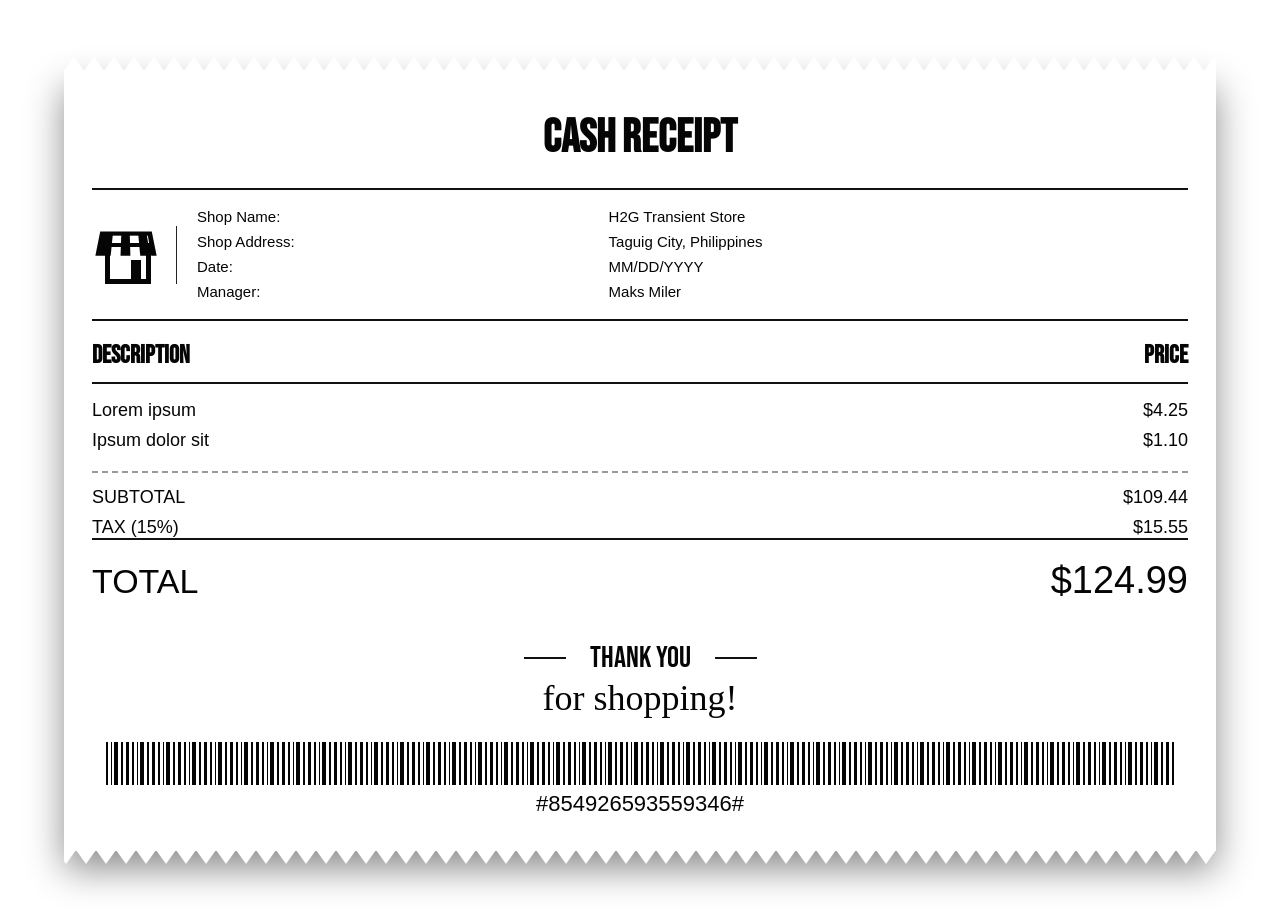
==== receipt.html @ b48a1c36 "changes" ====
<!DOCTYPE html>
<html lang="en">
<head>
  <meta charset="UTF-8">
  <meta name="viewport" content="width=device-width, initial-scale=1.0">
  <title>Cash Receipt</title>
  <link rel="preconnect" href="https://fonts.googleapis.com">
  <link rel="preconnect" href="https://fonts.gstatic.com" crossorigin>
  <link href="https://fonts.googleapis.com/css2?family=Bebas+Neue&display=swap" rel="stylesheet">
  <link rel="stylesheet" href="receipt.css">
</head>
<body>
  <section class="receipt">
    <article class="receipt-paper" aria-label="Cash receipt">
      <h2 class="receipt-title">CASH RECEIPT</h2>

      <div class="receipt-rule"></div>

      <div class="receipt-shop">
        <div class="receipt-store-icon" aria-hidden="true">
          <span class="receipt-store-awning"></span>
          <span class="receipt-store-building"></span>
        </div>

        <dl class="receipt-info">
          <div>
            <dt>Shop Name:</dt>
            <dd>H2G Transient Store</dd>
          </div>
          <div>
            <dt>Shop Address:</dt>
            <dd>Taguig City, Philippines</dd>
          </div>
          <div>
            <dt>Date:</dt>
            <dd>MM/DD/YYYY</dd>
          </div>
          <div>
            <dt>Manager:</dt>
            <dd>Maks Miler</dd>
          </div>
        </dl>
      </div>

      <div class="receipt-rule"></div>

      <div class="receipt-items">
        <div class="receipt-items-heading">
          <span>DESCRIPTION</span>
          <span>PRICE</span>
        </div>

        <ul class="receipt-lines">
          <li><span>Lorem ipsum</span><span>$4.25</span></li>
          <li><span>Ipsum dolor sit</span><span>$1.10</span></li>
        </ul>
      </div>

      <div class="receipt-dashed-rule"></div>

      <div class="receipt-summary">
        <div><span>SUBTOTAL</span><span>$109.44</span></div>
        <div><span>TAX (15%)</span><span>$15.55</span></div>
      </div>

      <div class="receipt-rule"></div>

      <div class="receipt-total">
        <span>TOTAL</span>
        <span>$124.99</span>
      </div>

      <div class="receipt-thanks">
        <h3>THANK YOU</h3>
        <p>for shopping!</p>
      </div>

      <div class="receipt-barcode" aria-hidden="true"></div>
      <p class="receipt-code">#854926593559346#</p>
    </article>
  </section>

  <script src="receipt.js"></script>
</body>
</html>
---- receipt.css ----
html,
body {
  margin: 0;
 
}

.receipt {
  width: 100%;
  background: #fff;
  box-sizing: border-box;
  display: flex;
  justify-content: center;
  padding: 70px 0;
}

.receipt-paper {
  width: 90%;
  position: relative;
  box-sizing: border-box;
  background: #fff;
  color: #050505;
  padding: 46px clamp(20px, 6vw, 28px) 34px;
  font-family: Arial, Helvetica, sans-serif;
  line-height: 1.2;
  box-shadow: 0 18px 35px rgba(0, 0, 0, 0.45);
}

.receipt-paper::before,
.receipt-paper::after {
  content: "";
  position: absolute;
  left: 0;
  width: 100%;
  height: 14px;
  background-image: url("data:image/svg+xml,%3Csvg xmlns='http://www.w3.org/2000/svg' width='20' height='14' viewBox='0 0 20 14'%3E%3Cpolygon points='0,14 10,0 20,14' fill='white'/%3E%3C/svg%3E");
  background-repeat: repeat-x;
  background-size: 20px 14px;
}

.receipt-paper::before {
  top: -13px;
}

.receipt-paper::after {
  bottom: -13px;
  transform: rotate(180deg);
}

.receipt-title {
  margin: 0 0 26px;
  text-align: center;
  font-family: "Bebas Neue", Arial, Helvetica, sans-serif;
  font-size: clamp(30px, 8vw, 46px);
  font-weight: 600;
  line-height: 1;
}

.receipt-rule {
  border-top: 2px solid #111;
  margin: 0;
}

.receipt-shop {
  display: flex;
  align-items: center;
  gap: 20px;
  padding: 18px 0;
}

.receipt-store-icon {
  width: 66px;
  height: 58px;
  position: relative;
  flex: 0 0 66px;
  border-right: 1px solid #222;
  padding-right: 18px;
}

.receipt-store-awning {
  position: absolute;
  top: 4px;
  left: 6px;
  width: 46px;
  height: 20px;
  border: 5px solid #050505;
  border-bottom: 0;
  transform: perspective(40px) rotateX(16deg);
}

.receipt-store-awning::before {
  content: "";
  position: absolute;
  inset: 0;
  background: repeating-linear-gradient(
    90deg,
    #050505 0 9px,
    #fff 9px 18px
  );
}

.receipt-store-building {
  position: absolute;
  left: 13px;
  bottom: 0;
  width: 36px;
  height: 32px;
  border: 5px solid #050505;
  border-top-width: 4px;
}

.receipt-store-building::before {
  content: "";
  position: absolute;
  right: 5px;
  bottom: 0;
  width: 10px;
  height: 19px;
  background: #050505;
}

.receipt-info {
  margin: 0;
  flex: 1;
  display: grid;
  gap: 7px;
  font-size: clamp(12px, 2.8vw, 15px);
}

.receipt-info div {
  display: grid;
  grid-template-columns: 1fr 1.45fr;
  gap: 12px;
}

.receipt-info dt,
.receipt-info dd {
  margin: 0;
}

.receipt-items {
  margin-top: 20px;
}

.receipt-items-heading {
  display: flex;
  justify-content: space-between;
  gap: 16px;
  padding-bottom: 11px;
  border-bottom: 2px solid #111;
  font-family: "Bebas Neue", Arial, Helvetica, sans-serif;
  font-weight: 600;
  font-size: clamp(18px, 4.6vw, 25px);
}

.receipt-lines {
  list-style: none;
  margin: 16px 0 0;
  padding: 0;
  display: grid;
  gap: 8px;
  font-size: clamp(13px, 3.5vw, 18px);
}

.receipt-lines li,
.receipt-summary div,
.receipt-total {
  display: flex;
  justify-content: space-between;
  gap: 16px;
}

.receipt-lines li span:first-child {
  min-width: 0;
  overflow-wrap: anywhere;
}

.receipt-lines li span:last-child,
.receipt-summary div span:last-child,
.receipt-total span:last-child {
  flex: 0 0 auto;
}

.receipt-dashed-rule {
  margin: 20px 0 14px;
  border-top: 2px dashed #999;
}

.receipt-summary {
  display: grid;
  gap: 8px;
  font-size: clamp(14px, 3.5vw, 18px);
}

.receipt-total {
  align-items: baseline;
  margin-top: 18px;
  font-family: Arial, Helvetica, sans-serif;
  font-weight: 400;
  font-size: clamp(24px, 6.4vw, 34px);
}

.receipt-total span:last-child {
  font-size: clamp(28px, 7vw, 38px);
}

.receipt-thanks {
  margin-top: 36px;
  text-align: center;
}

.receipt-thanks h3 {
  margin: 0;
  display: flex;
  align-items: center;
  justify-content: center;
  gap: clamp(12px, 4vw, 24px);
  font-family: "Bebas Neue", Arial, Helvetica, sans-serif;
  font-size: clamp(22px, 5.5vw, 30px);
  font-weight: 400;
}

.receipt-thanks h3::before,
.receipt-thanks h3::after {
  content: "";
  width: clamp(28px, 8vw, 42px);
  border-top: 2px solid #111;
}

.receipt-thanks p {
  margin: 4px 0 0;
  font-family: "Playlist Script", "Brush Script MT", "Segoe Script", cursive;
  font-size: clamp(24px, 6vw, 36px);
  line-height: 1;
}

.receipt-barcode {
  height: 43px;
  margin: 26px 14px 6px;
  background: repeating-linear-gradient(
    90deg,
    #050505 0 2px,
    transparent 2px 5px,
    #050505 5px 6px,
    transparent 6px 8px,
    #050505 8px 12px,
    transparent 12px 15px,
    #050505 15px 17px,
    transparent 17px 20px,
    #050505 20px 23px,
    transparent 23px 26px
  );
}

.receipt-code {
  margin: 0;
  text-align: center;
  font-size: clamp(16px, 4vw, 22px);
}

@media (max-width: 420px) {
  .receipt {
    padding: 54px 0;
  }

  .receipt-shop {
    gap: 14px;
  }

  .receipt-store-icon {
    flex-basis: 54px;
    width: 54px;
    padding-right: 14px;
  }

  .receipt-store-awning {
    width: 38px;
  }

  .receipt-store-building {
    width: 30px;
  }

  .receipt-info div {
    grid-template-columns: 1fr;
    gap: 1px;
  }
}
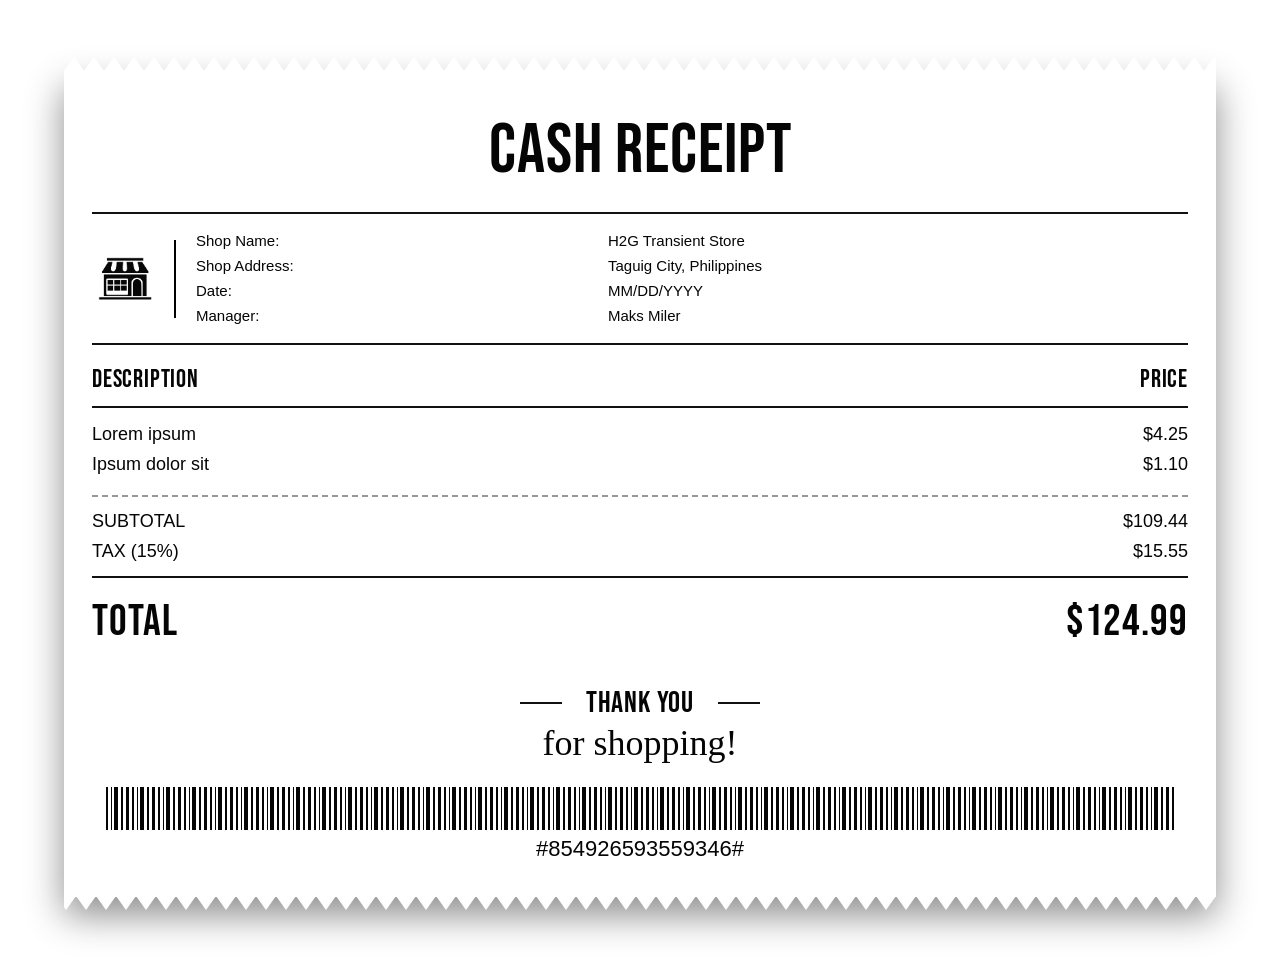
==== commit e775ffc0: "changes" ====
--- a/receipt.html
+++ b/receipt.html
@@ -18,8 +18,7 @@
 
       <div class="receipt-shop">
         <div class="receipt-store-icon" aria-hidden="true">
-          <span class="receipt-store-awning"></span>
-          <span class="receipt-store-building"></span>
+          <img class="receipt-store-logo" src="images/shop receipt.png" alt="">
         </div>
 
         <dl class="receipt-info">
--- a/receipt.css
+++ b/receipt.css
@@ -50,8 +50,9 @@
   margin: 0 0 26px;
   text-align: center;
   font-family: "Bebas Neue", Arial, Helvetica, sans-serif;
-  font-size: clamp(30px, 8vw, 46px);
-  font-weight: 600;
+  font-size: clamp(60px, 8vw, 70px);
+  font-weight: 400;
+  letter-spacing: 1px;
   line-height: 1;
 }
 
@@ -72,50 +73,27 @@
   height: 58px;
   position: relative;
   flex: 0 0 66px;
-  border-right: 1px solid #222;
   padding-right: 18px;
-}
-
-.receipt-store-awning {
-  position: absolute;
-  top: 4px;
-  left: 6px;
-  width: 46px;
-  height: 20px;
-  border: 5px solid #050505;
-  border-bottom: 0;
-  transform: perspective(40px) rotateX(16deg);
-}
-
-.receipt-store-awning::before {
+  display: grid;
+  place-items: center;
+}
+
+.receipt-store-icon::after {
   content: "";
   position: absolute;
-  inset: 0;
-  background: repeating-linear-gradient(
-    90deg,
-    #050505 0 9px,
-    #fff 9px 18px
-  );
-}
-
-.receipt-store-building {
-  position: absolute;
-  left: 13px;
-  bottom: 0;
-  width: 36px;
-  height: 32px;
-  border: 5px solid #050505;
-  border-top-width: 4px;
-}
-
-.receipt-store-building::before {
-  content: "";
-  position: absolute;
-  right: 5px;
-  bottom: 0;
-  width: 10px;
-  height: 19px;
-  background: #050505;
+  top: 50%;
+  right: 0;
+  width: 2px;
+  height: 78px;
+  background: #000;
+  transform: translateY(-50%);
+}
+
+.receipt-store-logo {
+  width: 54px;
+  height: 54px;
+  display: block;
+  object-fit: contain;
 }
 
 .receipt-info {
@@ -148,8 +126,9 @@
   padding-bottom: 11px;
   border-bottom: 2px solid #111;
   font-family: "Bebas Neue", Arial, Helvetica, sans-serif;
-  font-weight: 600;
+  font-weight: 400;
   font-size: clamp(18px, 4.6vw, 25px);
+  letter-spacing: 0.8px;
 }
 
 .receipt-lines {
@@ -191,16 +170,21 @@
   font-size: clamp(14px, 3.5vw, 18px);
 }
 
+.receipt-summary + .receipt-rule {
+  margin-top: 14px;
+}
+
 .receipt-total {
   align-items: baseline;
   margin-top: 18px;
-  font-family: Arial, Helvetica, sans-serif;
-  font-weight: 400;
-  font-size: clamp(24px, 6.4vw, 34px);
+  font-family: "Bebas Neue", Arial, Helvetica, sans-serif;
+  letter-spacing: 0.9px;
+  font-weight: 400;
+  font-size: clamp(30px, 8vw, 44px);
 }
 
 .receipt-total span:last-child {
-  font-size: clamp(28px, 7vw, 38px);
+  font-size: clamp(30px, 8vw, 44px);
 }
 
 .receipt-thanks {
@@ -217,6 +201,7 @@
   font-family: "Bebas Neue", Arial, Helvetica, sans-serif;
   font-size: clamp(22px, 5.5vw, 30px);
   font-weight: 400;
+  letter-spacing: 0.8px;
 }
 
 .receipt-thanks h3::before,
@@ -272,12 +257,9 @@
     padding-right: 14px;
   }
 
-  .receipt-store-awning {
-    width: 38px;
-  }
-
-  .receipt-store-building {
-    width: 30px;
+  .receipt-store-logo {
+    width: 44px;
+    height: 44px;
   }
 
   .receipt-info div {
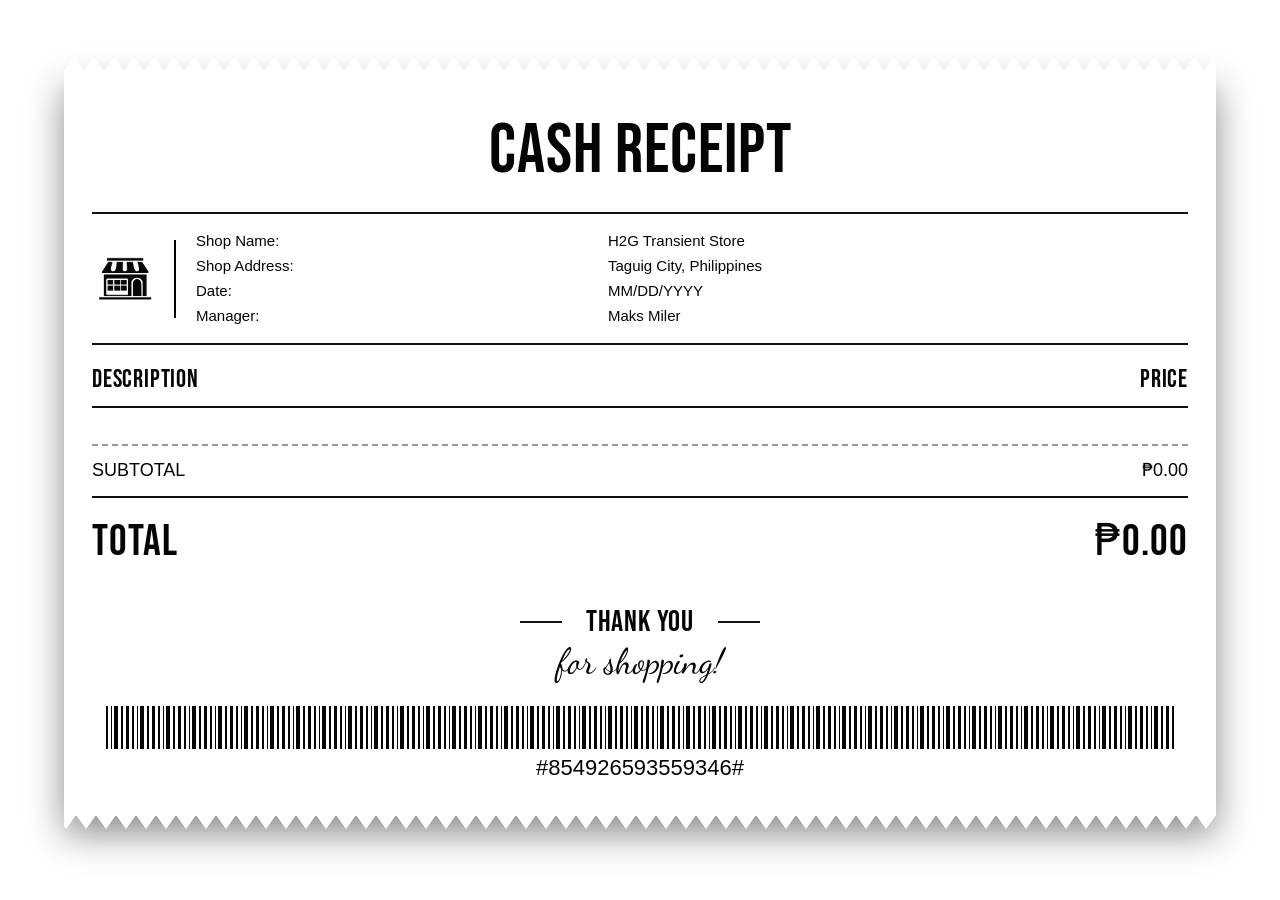
==== commit 55cb273b: "changes" ====
--- a/receipt.html
+++ b/receipt.html
@@ -32,7 +32,7 @@
           </div>
           <div>
             <dt>Date:</dt>
-            <dd>MM/DD/YYYY</dd>
+            <dd class="receipt-date">MM/DD/YYYY</dd>
           </div>
           <div>
             <dt>Manager:</dt>
@@ -49,24 +49,20 @@
           <span>PRICE</span>
         </div>
 
-        <ul class="receipt-lines">
-          <li><span>Lorem ipsum</span><span>$4.25</span></li>
-          <li><span>Ipsum dolor sit</span><span>$1.10</span></li>
-        </ul>
+        <ul class="receipt-lines" aria-live="polite"></ul>
       </div>
 
       <div class="receipt-dashed-rule"></div>
 
       <div class="receipt-summary">
-        <div><span>SUBTOTAL</span><span>$109.44</span></div>
-        <div><span>TAX (15%)</span><span>$15.55</span></div>
+        <div><span>SUBTOTAL</span><span class="receipt-subtotal-price">&#8369;0.00</span></div>
       </div>
 
       <div class="receipt-rule"></div>
 
       <div class="receipt-total">
         <span>TOTAL</span>
-        <span>$124.99</span>
+        <span class="receipt-total-price">&#8369;0.00</span>
       </div>
 
       <div class="receipt-thanks">
--- a/receipt.css
+++ b/receipt.css
@@ -1,3 +1,11 @@
+@font-face {
+  font-family: "Receipt Script";
+  src: url("fonts/receipt-script.woff2") format("woff2");
+  font-weight: 400;
+  font-style: normal;
+  font-display: swap;
+}
+
 html,
 body {
   margin: 0;
@@ -213,7 +221,7 @@
 
 .receipt-thanks p {
   margin: 4px 0 0;
-  font-family: "Playlist Script", "Brush Script MT", "Segoe Script", cursive;
+  font-family: "Receipt Script", "Segoe Script", cursive;
   font-size: clamp(24px, 6vw, 36px);
   line-height: 1;
 }
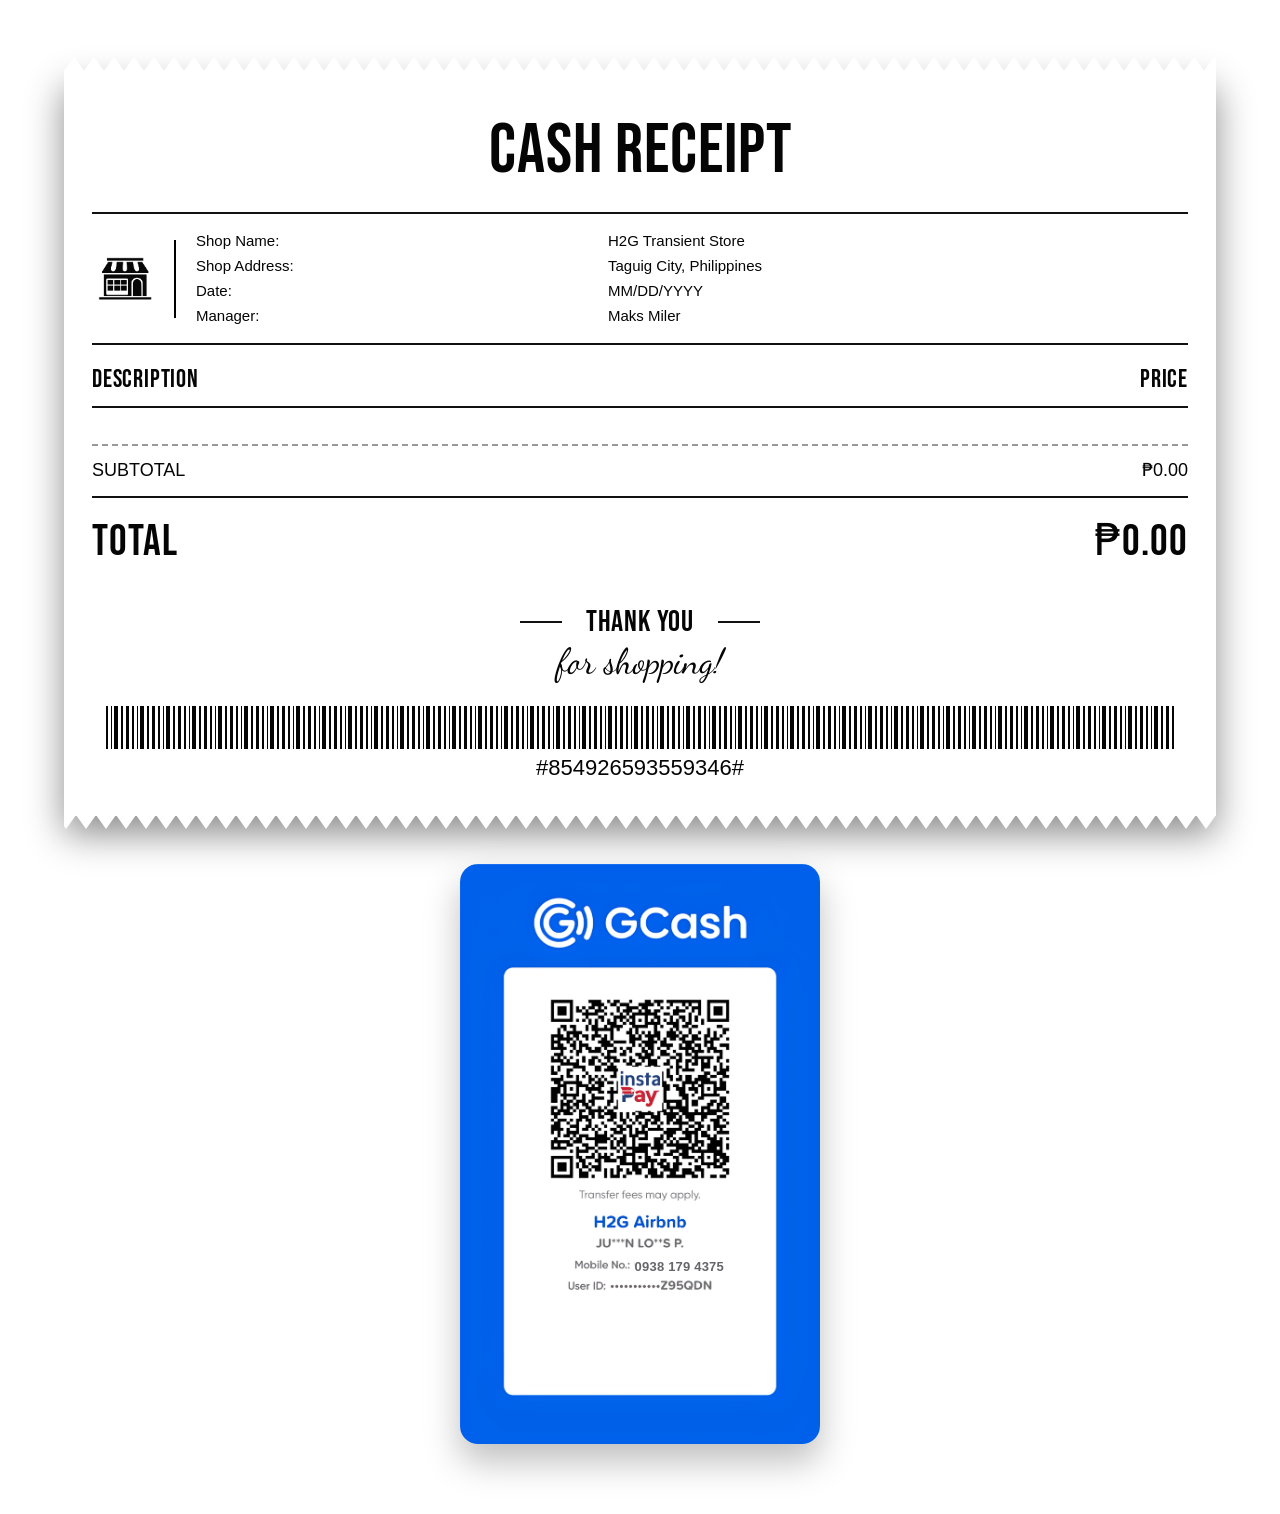
==== commit 2fc0b16e: "changes" ====
--- a/receipt.html
+++ b/receipt.html
@@ -73,6 +73,11 @@
       <div class="receipt-barcode" aria-hidden="true"></div>
       <p class="receipt-code">#854926593559346#</p>
     </article>
+
+    <figure class="gcash-payment">
+      <img class="gcash-qr" src="images/gcash qr.png" alt="GCash QR code">
+      <span class="gcash-mobile-number" aria-hidden="true">0938 179 4375</span>
+    </figure>
   </section>
 
   <script src="receipt.js"></script>
--- a/receipt.css
+++ b/receipt.css
@@ -17,7 +17,10 @@
   background: #fff;
   box-sizing: border-box;
   display: flex;
+  flex-direction: column;
+  align-items: center;
   justify-content: center;
+  gap: clamp(32px, 8vw, 48px);
   padding: 70px 0;
 }
 
@@ -250,6 +253,40 @@
   font-size: clamp(16px, 4vw, 22px);
 }
 
+.gcash-payment {
+  width: min(72%, 360px);
+  position: relative;
+  margin: 0;
+  display: grid;
+  justify-items: center;
+}
+
+.gcash-qr {
+  width: 100%;
+  height: auto;
+  border-radius: 18px;
+  box-shadow: 0 18px 35px rgba(0, 0, 0, 0.25);
+}
+
+.gcash-mobile-number {
+  position: absolute;
+  top: 69.4%;
+  left: 65.5%;
+  width: 34%;
+  box-sizing: border-box;
+  padding: 1px 0 2px;
+  color: #66656c;
+  background: #fff;
+  text-align: left;
+  font-family: Arial, Helvetica, sans-serif;
+  font-size: clamp(10px, 2.6vw, 13px);
+  font-weight: 700;
+  line-height: 1;
+  letter-spacing: 0.2px;
+  transform: translate(-50%, -50%);
+  pointer-events: none;
+}
+
 @media (max-width: 420px) {
   .receipt {
     padding: 54px 0;
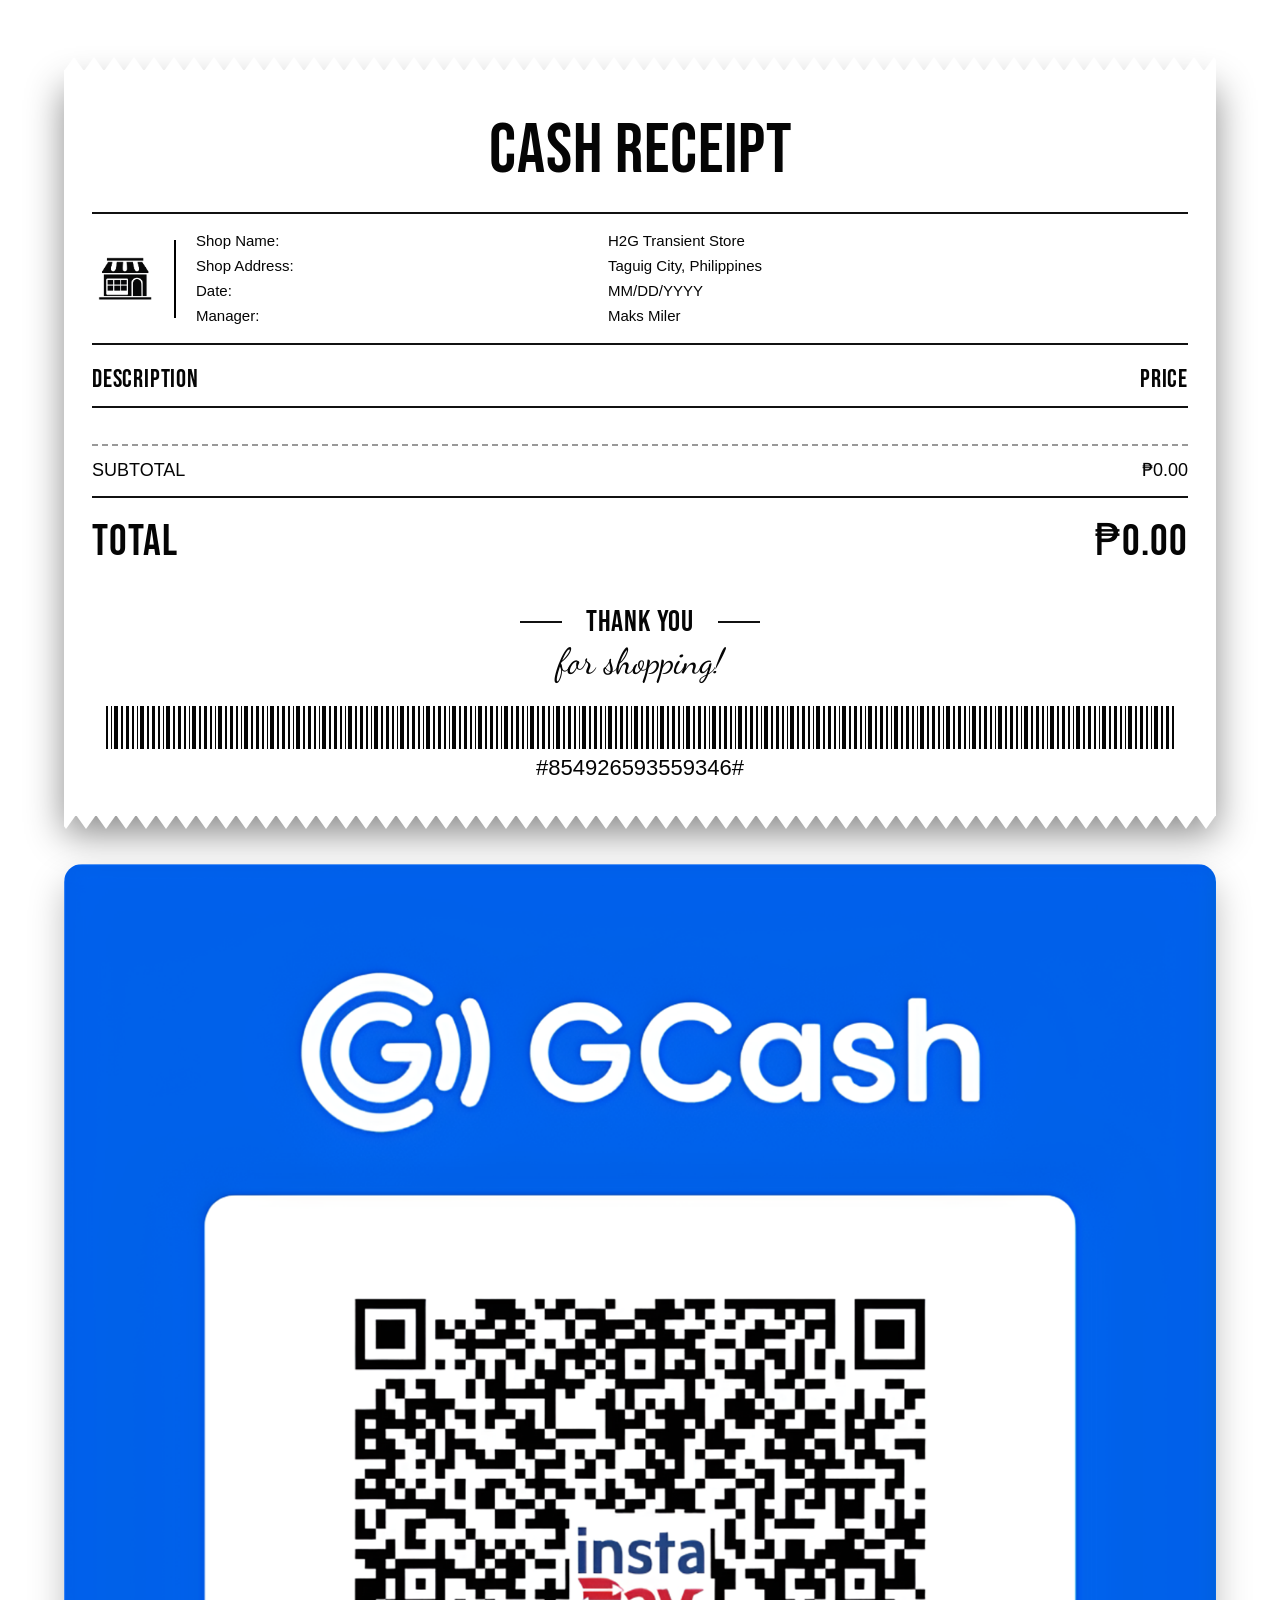
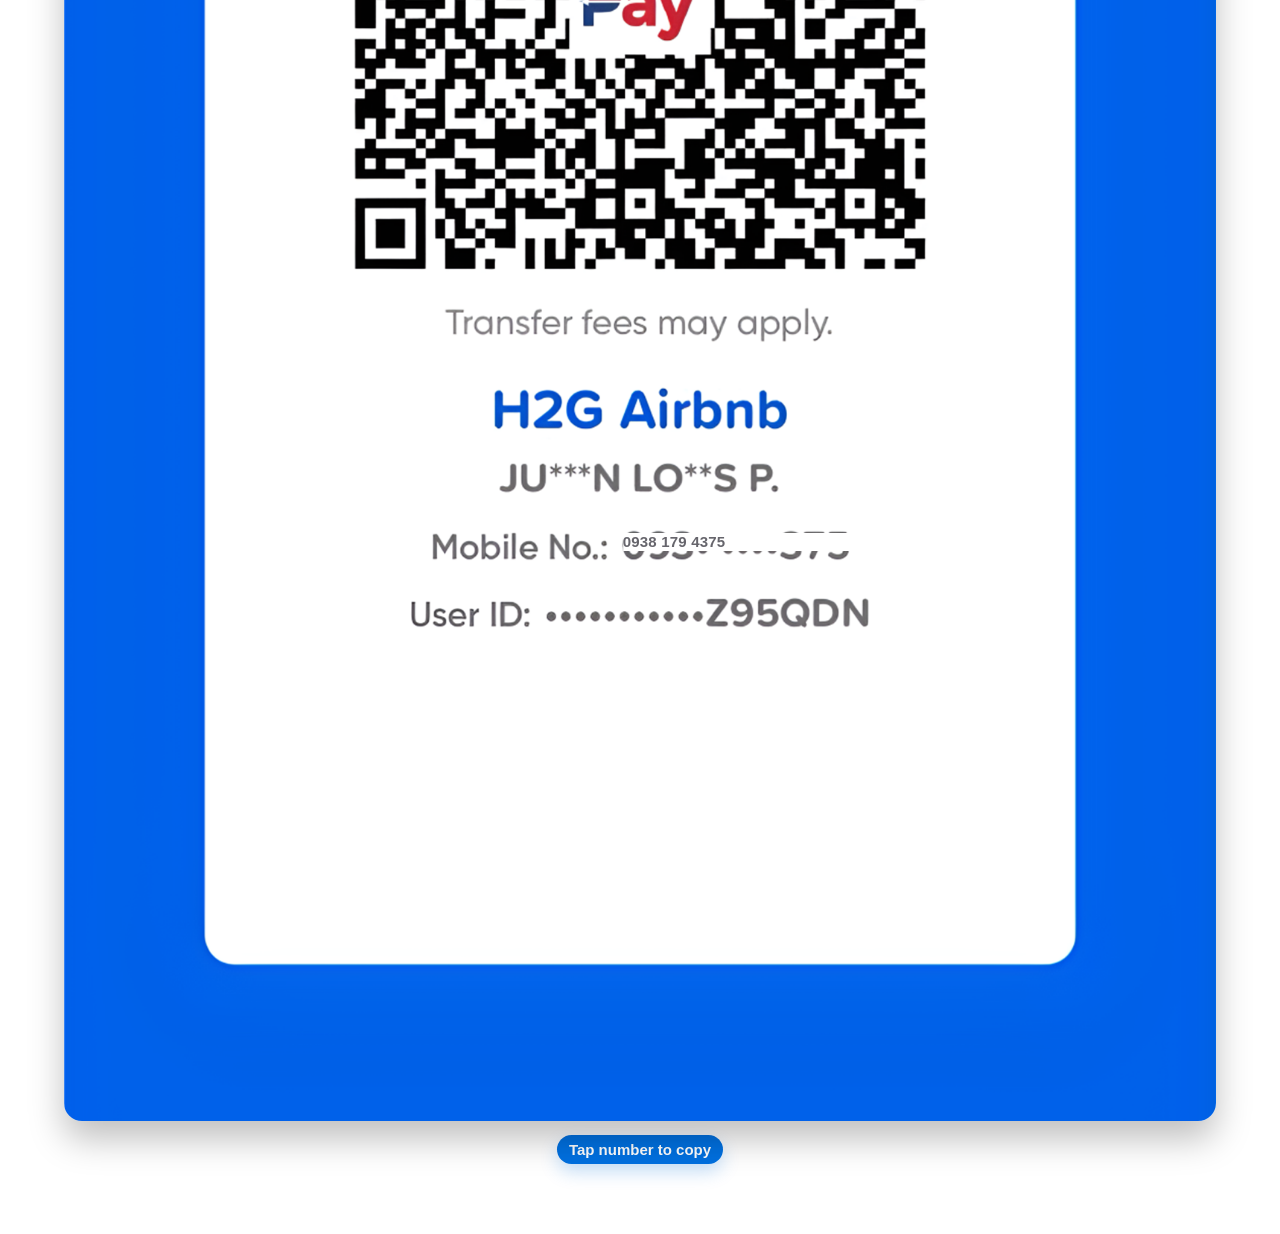
==== commit e707b533: "changes" ====
--- a/receipt.html
+++ b/receipt.html
@@ -75,8 +75,11 @@
     </article>
 
     <figure class="gcash-payment">
-      <img class="gcash-qr" src="images/gcash qr.png" alt="GCash QR code">
-      <span class="gcash-mobile-number" aria-hidden="true">0938 179 4375</span>
+      <div class="gcash-card">
+        <img class="gcash-qr" src="images/gcash qr.png" alt="GCash QR code">
+        <button class="gcash-mobile-number" type="button" data-copy-text="0938 179 4375" aria-label="Copy GCash mobile number 0938 179 4375">0938 179 4375</button>
+      </div>
+      <figcaption class="gcash-copy-hint" aria-live="polite">Tap number to copy</figcaption>
     </figure>
   </section>
 
--- a/receipt.css
+++ b/receipt.css
@@ -254,11 +254,16 @@
 }
 
 .gcash-payment {
-  width: min(72%, 360px);
+  width: 90%;
+  margin: 0;
+  display: grid;
+  gap: 10px;
+  justify-items: center;
+}
+
+.gcash-card {
+  width: 100%;
   position: relative;
-  margin: 0;
-  display: grid;
-  justify-items: center;
 }
 
 .gcash-qr {
@@ -270,21 +275,43 @@
 
 .gcash-mobile-number {
   position: absolute;
-  top: 69.4%;
+  top: 68.7%;
   left: 65.5%;
   width: 34%;
+  border: 0;
   box-sizing: border-box;
   padding: 1px 0 2px;
   color: #66656c;
   background: #fff;
+  cursor: pointer;
   text-align: left;
   font-family: Arial, Helvetica, sans-serif;
-  font-size: clamp(10px, 2.6vw, 13px);
+  font-size: clamp(11px, 2.9vw, 15px);
   font-weight: 700;
   line-height: 1;
   letter-spacing: 0.2px;
   transform: translate(-50%, -50%);
-  pointer-events: none;
+  -webkit-tap-highlight-color: rgba(0, 112, 224, 0.18);
+}
+
+.gcash-mobile-number:focus-visible {
+  outline: 2px solid #0070e0;
+  outline-offset: 2px;
+}
+
+.gcash-copy-hint {
+  width: fit-content;
+  margin: 0;
+  box-sizing: border-box;
+  padding: 7px 12px;
+  color: #fff;
+  background: #0070e0;
+  border-radius: 999px;
+  font-family: Arial, Helvetica, sans-serif;
+  font-size: clamp(12px, 3.2vw, 15px);
+  font-weight: 700;
+  line-height: 1;
+  box-shadow: 0 8px 18px rgba(0, 112, 224, 0.22);
 }
 
 @media (max-width: 420px) {
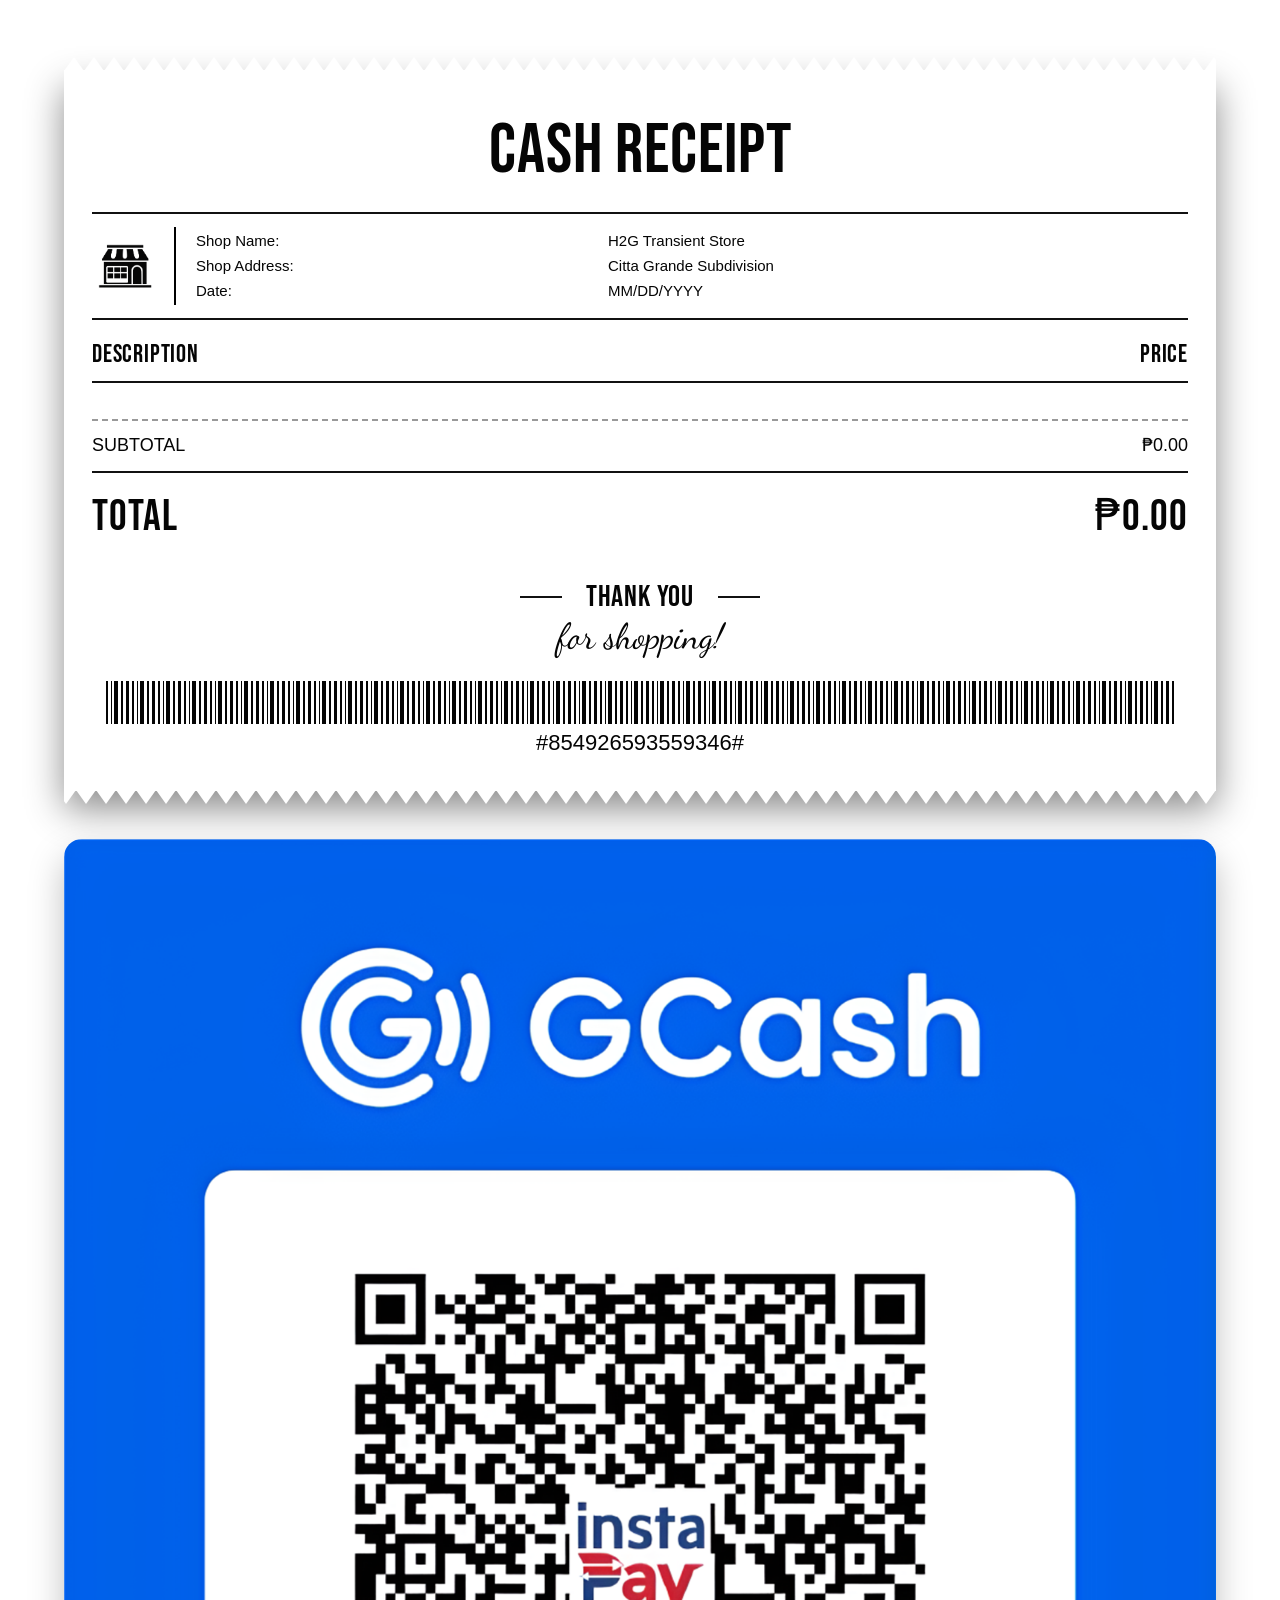
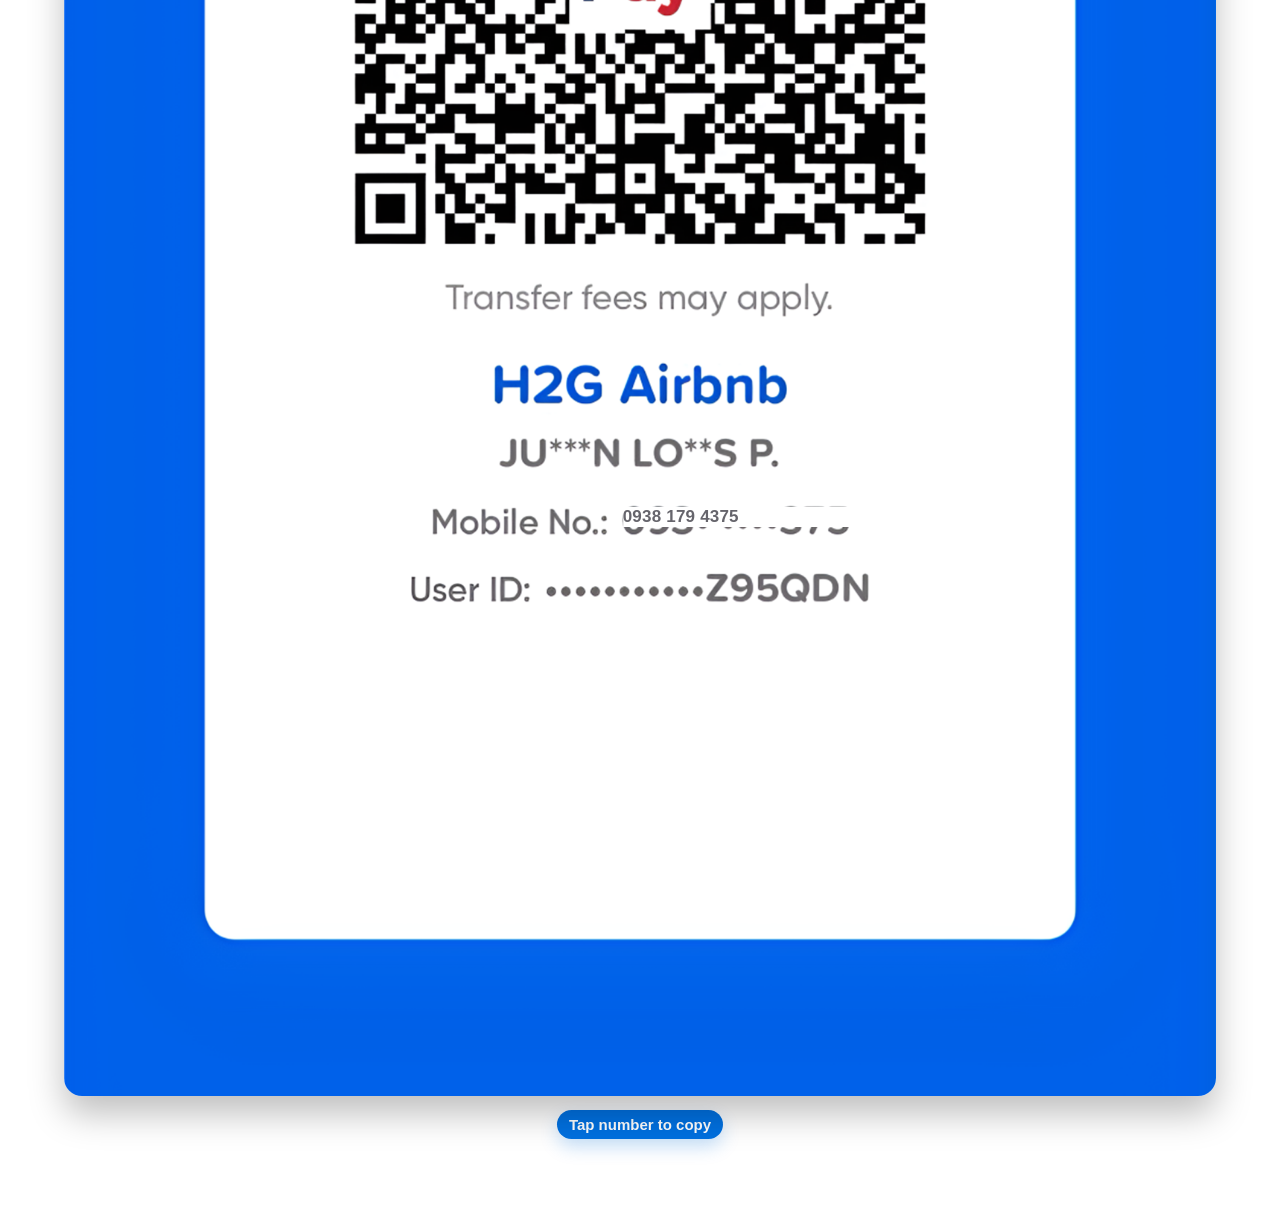
==== commit c33ff909: "changes" ====
--- a/receipt.html
+++ b/receipt.html
@@ -28,15 +28,11 @@
           </div>
           <div>
             <dt>Shop Address:</dt>
-            <dd>Taguig City, Philippines</dd>
+            <dd>Citta Grande Subdivision</dd>
           </div>
           <div>
             <dt>Date:</dt>
             <dd class="receipt-date">MM/DD/YYYY</dd>
-          </div>
-          <div>
-            <dt>Manager:</dt>
-            <dd>Maks Miler</dd>
           </div>
         </dl>
       </div>
--- a/receipt.css
+++ b/receipt.css
@@ -286,7 +286,7 @@
   cursor: pointer;
   text-align: left;
   font-family: Arial, Helvetica, sans-serif;
-  font-size: clamp(11px, 2.9vw, 15px);
+  font-size: clamp(12px, 3.2vw, 17px);
   font-weight: 700;
   line-height: 1;
   letter-spacing: 0.2px;
